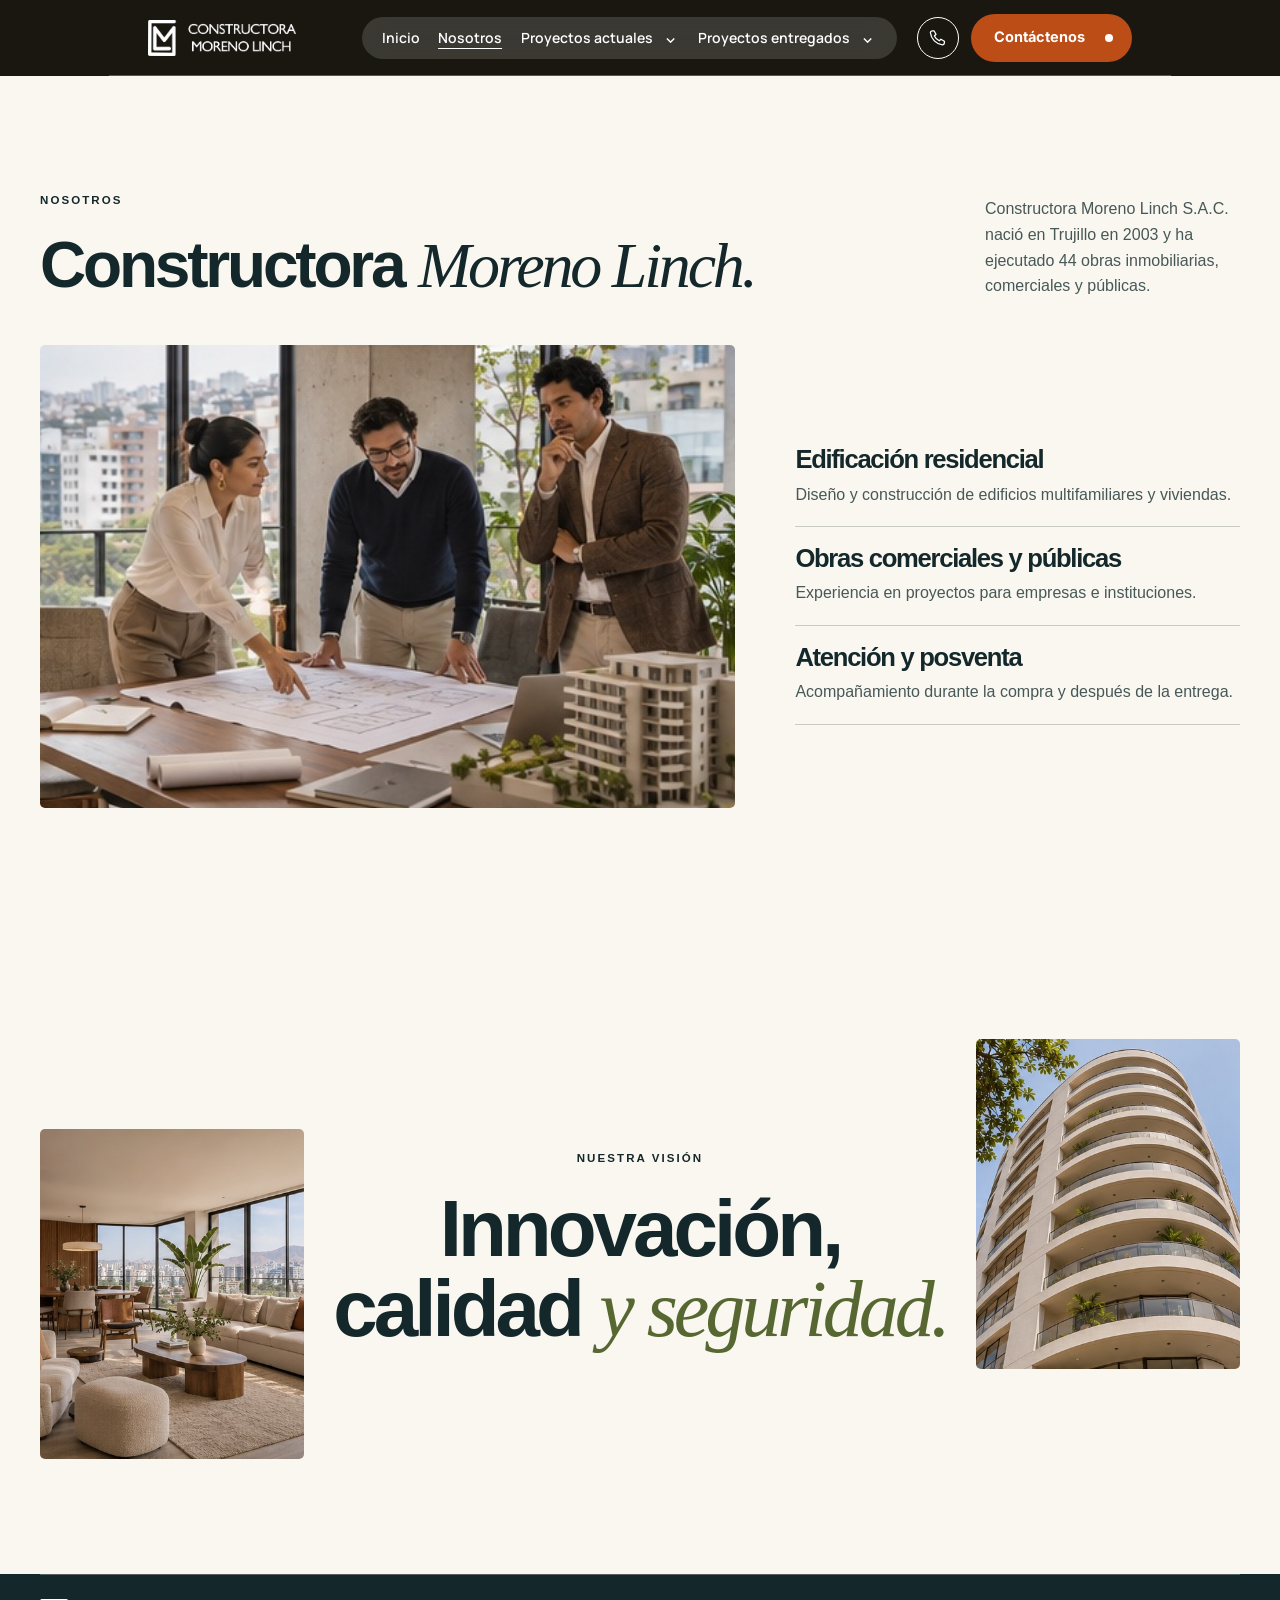
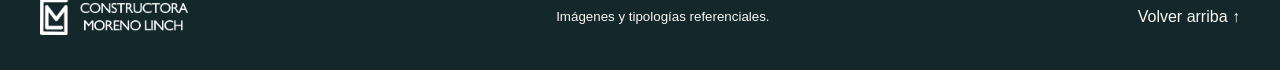
==== cml-web/nosotros.html @ 90b88fc9 "Separa las páginas principales de Moreno Linch" ====
<!doctype html>
<html lang="es">
<head>
  <meta charset="utf-8">
  <meta name="viewport" content="width=device-width, initial-scale=1">
  <meta name="description" content="Explora la propuesta residencial de Torres del Mall, sus espacios, tipologías y áreas comunes.">
  <meta name="theme-color" content="#151518">
  <title>Nosotros | Constructora Moreno Linch</title>
  <link rel="stylesheet" href="https://fonts.googleapis.com/css2?family=Instrument+Serif:ital@1&family=Inter:wght@300;400;600;700;800&family=Manrope:wght@600&display=swap">
  <link rel="stylesheet" href="./styles.css?v=paginas-cml-1">
  <script src="./proyectos.js?v=tarjetas-alineadas" defer></script>
  <script src="./main.js?v=paginas-cml-1" defer></script>
</head>
<body>
  <a href="#contenido" class="skip">Saltar al contenido</a>
  <header class="header is-past-hero">
    <a class="brand" href="./index.html" aria-label="Constructora Moreno Linch, inicio"><img class="brand-logo" src="./assets/cml-logo-blanco.png" width="1500" height="363" alt="Constructora Moreno Linch"></a>
    <button class="menu" type="button" aria-label="Menú" aria-expanded="false" aria-controls="navegacion">☰</button>
    <nav id="navegacion" aria-label="Principal">
      <a href="./index.html">Inicio</a>
      <a href="./nosotros.html" aria-current="page">Nosotros</a>
      <details class="projects-menu" id="menu-actuales"><summary><a href="./proyectos-actuales.html">Proyectos actuales</a></summary><a href="./proyectos-actuales.html">Ver todos los proyectos</a></details>
      <details class="projects-menu">
        <summary><a href="./proyectos-entregados.html">Proyectos entregados</a></summary>
        <a href="./proyectos-entregados.html">Ver obras entregadas</a>
        <a href="./proyectos-entregados.html#edificacion-entregada">Edificación</a>
        <a href="./proyectos-entregados.html#comerciales-entregados">Obras comerciales</a>
        <a href="./proyectos-entregados.html#publicas-entregadas">Obras públicas</a>
      </details>
    </nav>
    <a class="header-contact" href="./index.html#contacto">
      <span class="header-phone" aria-hidden="true">
        <svg viewBox="0 0 24 24" fill="none" stroke="currentColor" stroke-width="1.6" stroke-linecap="round" stroke-linejoin="round"><path d="M7.5 3.5 10 7.8 8 10a13 13 0 0 0 6 6l2.2-2 4.3 2.5v2A2.5 2.5 0 0 1 18 21 17 17 0 0 1 3 6a2.5 2.5 0 0 1 2.5-2.5z"/></svg>
      </span>
      <span class="pill header-cta">Contáctenos</span>
    </a>
  </header>
  <main id="contenido" class="inner-page">
    <section id="equipo" class="wrap section">
      <div class="section-heading" data-reveal><div><p class="eyebrow">NOSOTROS</p><h1>Constructora <em>Moreno Linch.</em></h1></div><p>Constructora Moreno Linch S.A.C. nació en Trujillo en 2003 y ha ejecutado 44 obras inmobiliarias, comerciales y públicas.</p></div>
      <div class="team" data-reveal>
        <figure class="photo"><img src="./assets/equipo.jpg" alt="Imagen referencial de profesionales de arquitectura colaborando" loading="lazy"></figure>
        <div class="team-roles"><article><h3>Edificación residencial</h3><p>Diseño y construcción de edificios multifamiliares y viviendas.</p></article><article><h3>Obras comerciales y públicas</h3><p>Experiencia en proyectos para empresas e instituciones.</p></article><article><h3>Atención y posventa</h3><p>Acompañamiento durante la compra y después de la entrega.</p></article></div>
      </div>
    </section>
    <section class="statement section" aria-labelledby="vision-title">
      <div class="wrap statement-grid">
        <img class="statement-first" src="./assets/interior.jpg" alt="" loading="lazy" data-reveal>
        <div data-reveal><p class="eyebrow">NUESTRA VISIÓN</p><h2 id="vision-title">Innovación, calidad <em>y seguridad.</em></h2></div>
        <img class="statement-last" src="./assets/torre-b.jpg" alt="" loading="lazy" data-reveal>
      </div>
    </section>
  </main>
  <footer class="section inner-footer">
    <div class="wrap">
      <div class="footer-bottom"><a class="brand" href="./index.html"><img class="brand-logo" src="./assets/cml-logo-blanco.png" width="1500" height="363" alt="Constructora Moreno Linch"></a><small>Imágenes y tipologías referenciales.</small><a href="#contenido">Volver arriba ↑</a></div>
    </div>
  </footer>
</body>
</html>
---- cml-web/styles.css ----
:root {
  color-scheme: light;
  --ink: #14282b;
  --muted: #475858;
  --paper: #f9f7f0;
  --sand: #ece9de;
  --hero-accent: #bd4d17;
  --hero-gutter: 20.4vw;
  --header-gutter: clamp(32px, 11.6vw, 290px);
  --header-height: clamp(76px, 4.8vw, 120px);
  --lime: #d8ed95;
  --line: #c8cdc0;
  --serif: Georgia, 'Times New Roman', serif;
  --sans: 'Helvetica Neue', Helvetica, Arial, sans-serif;
}
*, *::before, *::after { box-sizing: border-box; }
html { scroll-behavior: smooth; scroll-padding-top: 85px; }
body { margin: 0; background: var(--paper); color: var(--ink); font: 1rem/1.6 var(--sans); }
img { display: block; width: 100%; height: 100%; object-fit: cover; }
figure, h1, h2, h3, p { margin: 0; }
a { color: inherit; text-decoration: none; }
button, input, select, textarea { font: inherit; }
button { color: inherit; cursor: pointer; }
:focus-visible { outline: 3px solid #b06b36; outline-offset: 5px; }
.wrap { width: min(100% - 80px, 1240px); margin-inline: auto; }
.section { padding-block: clamp(72px, 9vw, 145px); }
.skip { position: fixed; z-index: 20; transform: translateY(-150%); padding: 12px; background: white; }
.skip:focus { transform: translateY(0); }
h1, h2, h3 { line-height: .99; letter-spacing: -.05em; }
h2 { font-size: clamp(2.9rem, 6.25vw, 6rem); font-weight: 550; }
h3 { font-size: 1.6rem; }
em { font-family: var(--serif); font-weight: 400; }
.eyebrow { font-size: .72rem; letter-spacing: .18em; font-weight: 750; margin-bottom: 22px; }
.pill { display: inline-flex; align-items: center; justify-content: space-between; gap: 20px; border: 1px solid transparent; border-radius: 999px; padding: 11px 18px 11px 22px; font-size: .91rem; font-weight: 700; min-height: 48px; width: fit-content; transition: background .25s, color .25s, transform .25s; }
.pill:hover { transform: translateY(-3px); }
.pill span { font-size: 1.15em; }
.primary { background: var(--lime); color: var(--ink); }
.primary:hover { background: #ecf6ce; }
.outline { color: var(--paper); border-color: #8c9d98; }
.outline:hover { background: var(--paper); color: var(--ink); }
.header { display: grid; grid-template-columns: 1fr auto 1fr; align-items: center; height: var(--header-height); padding: 10px var(--header-gutter); gap: 20px; position: sticky; top: 0; z-index: 5; color: white; font-family: Inter, var(--sans); }
.header::after { content: ''; position: absolute; inset: auto max(24px, calc(var(--header-gutter) - 3.1vw)) 0; height: 1px; background: #ffffff45; pointer-events: none; }
.header.is-past-hero { background: #191710; }
.brand { display: inline-flex; flex: none; align-items: center; }
.brand-logo { display: block; width: clamp(148px, 10.6vw, 265px); height: auto; object-fit: contain; }
.header .brand { justify-self: start; }
.header nav { display: flex; align-items: center; gap: clamp(13px, 1.45vw, 34px); padding: clamp(10px, .65vw, 17px) clamp(18px, 1.55vw, 46px); border-radius: 999px; background: #ffffff26; backdrop-filter: blur(12px); font-family: Manrope, Inter, var(--sans); font-size: clamp(.875rem, .77vw, 1.2rem); font-weight: 600; }
.header nav a:hover, .footer-bottom a:hover { text-decoration: underline; text-underline-offset: 5px; }
.header-cta, .hero .primary { background: var(--hero-accent); color: white; }
.header-contact:hover .header-cta, .hero .primary:hover { background: #9e3d11; }
.header-contact { display: flex; align-items: center; justify-self: end; gap: clamp(10px, .9vw, 22px); white-space: nowrap; }
.header-phone { display: grid; place-items: center; width: clamp(42px, 2.35vw, 60px); aspect-ratio: 1; border: 1px solid white; border-radius: 50%; }
.header-phone svg { width: 48%; height: 48%; }
.header-cta { min-height: clamp(44px, 2.35vw, 60px); }
.header-cta::after { content: ''; width: .55em; height: .55em; border-radius: 50%; background: currentColor; }
.menu { display: none; }
@media (min-width: 1025px) and (max-width: 1279px) {
  .header { padding-inline: 6vw; }
}
.hero { position: relative; isolation: isolate; display: grid; grid-template-rows: 1fr auto; min-height: 100vh; min-height: 100dvh; margin-top: calc(-1 * var(--header-height)); overflow: hidden; color: white; background: #151518; }
.hero-images, .hero-image, .hero::before, .hero::after { position: absolute; inset: 0; }
.hero-images { z-index: -2; }
.hero-image { opacity: 0; transform: scale(1.06); transition: opacity 1s ease, transform 1.4s ease; object-position: 65% center; }
.hero-image.active { opacity: 1; transform: scale(1); }
.hero::before { content: ''; z-index: -1; background: linear-gradient(90deg, #262a34c7, #1e1e228c 50%, #19191c59); }
.hero::after { content: ''; z-index: -1; background: #ffffff12; clip-path: polygon(59% 0, 77% 0, 92% 100%, 74% 100%); }
.hero-content { align-self: center; width: auto; margin-inline: var(--hero-gutter) 8vw; font-family: Manrope, Inter, var(--sans); padding-block: calc(var(--header-height) + clamp(30px, 5vw, 120px)) clamp(90px, 12svh, 170px); }
.hero h1 { font-size: clamp(3rem, 5.4vw, 9rem); font-weight: 700; line-height: .98; letter-spacing: -.04em; }
.hero h1 span { display: block; animation: rise .8s both; }
.hero h1 span + span { font-weight: 300; animation-delay: .12s; }
.hero h1 em { color: white; font-family: "Instrument Serif", var(--serif); font-size: 1.1em; }
.hero-actions { display: flex; align-items: center; flex-wrap: wrap; gap: 14px 26px; margin-top: clamp(25px, 3vw, 48px); animation: rise .8s .24s both; }
.hero-actions p { max-width: 29ch; color: #f5f1e6; line-height: 1.45; }
.hero-caption { display: flex; align-items: center; gap: clamp(12px, 2vw, 48px); width: 40vw; margin-left: var(--hero-gutter); padding-bottom: clamp(20px, 1.75vw, 45px); color: #fffd; font-size: clamp(.875rem, 1.05vw, 1.65rem); font-weight: 600; }
.hero-caption::before { content: ''; order: 1; flex: 1; height: 1px; background: #fff6; }
.hero-caption span:last-child { order: 2; }
#proyecto { background: white; font-family: Manrope, Inter, var(--sans); }
.slide-controls { position: absolute; inset: 43% 2.5vw auto auto; display: grid; }
.slide-controls button { display: grid; place-items: center; width: 44px; height: 44px; padding: 0; border: 0; border-radius: 50%; background: transparent; }
.slide-controls button[aria-pressed]::after { content: ''; width: 15px; height: 15px; border: 2px solid white; border-radius: 50%; }
.slide-controls button[aria-pressed=true]::after { background: #f28a5b; border-color: #f28a5b; }
.slide-controls .slide-playback { font-size: .8rem; color: white; }
.slide-controls .slide-playback[hidden] { display: none; }
@keyframes rise { from { opacity: 0; transform: translateY(22px); } to { opacity: 1; transform: none; } }
.reveal-pending { opacity: 0; translate: 0 22px; transition: opacity .7s, translate .7s; }
.reveal-pending.is-visible, .reveal-pending:focus-within { opacity: 1; translate: 0 0; }
.intro-title { max-width: 980px; margin-inline: auto; text-align: center; }
.intro-title h2 { font-size: clamp(2.35rem, 3.5vw, 4.25rem); line-height: 1.04; font-weight: 700; text-wrap: balance; }
.intro-title h2 em { font-family: "Instrument Serif", var(--serif); font-size: 1.12em; }
.intro-grid { display: grid; grid-template-columns: 1.15fr 1fr; gap: clamp(28px, 6vw, 88px); align-items: start; margin-top: clamp(34px, 5vw, 72px); }
.intro-copy { max-width: 510px; padding-top: 4px; font-size: clamp(1rem, 1.05vw, 1.15rem); line-height: 1.7; }
.intro-copy > p { color: var(--muted); }
.intro-copy .text-link { border-bottom-color: var(--hero-accent); }
.intro-contact { display: grid; justify-items: start; gap: 20px; margin-top: clamp(24px, 4vw, 48px); padding-top: 20px; border-top: 1px solid var(--line); }
.intro-contact .pill { background: var(--hero-accent); color: white; }
.intro-contact .pill:hover { background: #9e3d11; }
.photo { overflow: hidden; border-radius: 5px; background: var(--sand); }
.intro-photo { position: relative; }
.intro-photo-layers { position: relative; aspect-ratio: 3 / 2; }
.intro-photo-layers img { position: absolute; inset: 0; }
.intro-photo-base { clip-path: inset(0 0 13% round 16px); }
.intro-photo-overlay {
  clip-path: polygon(54.2% 82%, 99% 82%, 100% 100%, 52.5% 100%, 52.2% 96%, 53.4% 91%);
  mask-image: linear-gradient(black 86%, transparent 100%);
}
.intro-photo-caption { position: absolute; inset: auto auto 13% 4.5%; display: grid; gap: 0; transform: translateY(100%); }
.intro-photo-caption strong { position: absolute; bottom: 100%; padding-bottom: .12em; color: white; font-size: clamp(2rem, 5vw, 5rem); line-height: 1; text-shadow: 0 2px 14px #111a; }
.intro-photo-caption span { padding-top: .25em; font-size: clamp(.7rem, 1vw, 1rem); font-weight: 700; }
.section-heading > p, .team-roles p { color: var(--muted); }
.text-link { display: inline-flex; gap: 18px; align-items: center; font-weight: 700; border-bottom: 1px solid; margin-top: 22px; }
.catalog { background: var(--sand); font-family: Manrope, Inter, var(--sans); }
.section-heading { display: flex; justify-content: space-between; gap: 28px; align-items: end; margin-bottom: 46px; }
.section-heading > p { max-width: 255px; }
.cards { display: grid; grid-template-columns: repeat(3, 1fr); gap: 18px; }
.catalog-card { border-radius: 20px; background: white; box-shadow: 0 10px 28px #14282b16; }
.card-button { position: relative; isolation: isolate; display: block; width: 100%; height: 100%; padding: 0; border: 0; border-radius: inherit; background: transparent; text-align: left; transition: box-shadow .25s; }
.card-image { position: relative; display: block; overflow: hidden; aspect-ratio: 1.17; border-radius: 20px 20px 0 0; }
.card-image img, .gallery img { transition: transform .55s; }
.gallery figure:hover img { transform: scale(1.06); }
.card-button::after { content: ""; position: absolute; inset: 0; z-index: 1; border-radius: inherit; background: #103e6338; opacity: 0; pointer-events: none; transition: opacity .25s; }
.card-overlay { z-index: 2; position: absolute; inset: 0; display: grid; place-items: center; background: #103e63cc; color: white; font-size: 1.125rem; font-weight: 700; opacity: 0; transition: opacity .25s; }
.card-button:focus-visible::after, .card-button:focus-visible .card-overlay { opacity: 1; }
.card-button:focus-visible .card-image img { transform: scale(1.06); }
.card-body { display: grid; gap: 10px; padding: clamp(14px, 2vw, 26px); text-align: center; }
.card-title { display: grid; align-items: center; min-height: 2.3em; color: #103e63; font-size: clamp(1.35rem, 2.35vw, 2.2rem); letter-spacing: -.04em; line-height: 1.15; }
.card-data { display: grid; gap: 8px; }
.card-status { display: grid; place-items: center; min-height: 3.4em; line-height: 1.25; padding: 4px 10px; border-radius: 999px; background: #103e63; color: white; font-size: .875rem; font-weight: 700; }
.card-location { display: grid; align-items: center; min-height: 2.8em; color: var(--muted); line-height: 1.4; }
.card-stats { display: grid; grid-template-columns: 1.15fr 1fr; margin-top: 8px; border-top: 1px solid #103e6355; font-size: .9rem; }
.card-measures, .card-price { display: grid; align-content: center; gap: 4px; padding: 10px 4px; }
.card-measures { text-align: left; }
.card-price { border-left: 1px solid #103e6355; }
.card-price b { color: var(--hero-accent); font-size: clamp(.9rem, 1.5vw, 1.25rem); white-space: nowrap; }
@media (min-width: 571px) and (max-width: 800px) {
  .catalog .cards { grid-template-columns: repeat(2, minmax(0, 1fr)); }
}
@media (max-width: 570px) {
  .card-title, .card-location, .card-status { min-height: 0; }
  .card-location:empty { display: none; }
}
@media (hover: hover) {
  .card-button:hover { box-shadow: 0 16px 30px #14282b20; }
  .card-button:hover::after, .card-button:hover .card-overlay { opacity: 1; }
  .card-button:hover .card-image img { transform: scale(1.06); }
}
.statement { overflow: hidden; }
.statement-grid { display: grid; grid-template-columns: .64fr 1.52fr .64fr; align-items: center; gap: 22px; text-align: center; }
.statement-grid img { aspect-ratio: 4/5; height: auto; border-radius: 5px; }
.statement-first { margin-top: 90px; }
.statement-last { margin-bottom: 90px; }
.statement h2 em { color: #566731; }
.dark, footer { background: var(--ink); color: var(--paper); }
.dark .eyebrow, footer .eyebrow { color: var(--lime); }
.accordion { border-top: 1px solid #ffffff44; }
.accordion details { border-bottom: 1px solid #ffffff44; }
.accordion details[open] { background: var(--lime); color: var(--ink); }
.accordion summary { list-style: none; display: flex; justify-content: space-between; gap: 18px; cursor: pointer; padding: 22px 26px; font-size: clamp(1.25rem, 2.8vw, 2rem); font-weight: 650; letter-spacing: -.03em; }
.accordion summary::-webkit-details-marker { display: none; }
.accordion summary::after { content: '+'; }
.accordion details[open] summary::after { content: '−'; }
.detail-body { display: grid; grid-template-columns: 210px minmax(0, 440px); align-items: center; gap: 24px; padding: 0 26px 26px; animation: rise .35s both; }
.detail-body img { aspect-ratio: 1.55; border-radius: 4px; }
.gallery { display: grid; grid-template-columns: 1.15fr .85fr; gap: 35px 6%; align-items: start; margin-top: 42px; }
.gallery figure:nth-child(2) { margin-top: 100px; }
.gallery figure:nth-child(3) { grid-column: 1 / -1; width: 66%; margin-inline: auto; }
.gallery .photo { aspect-ratio: 1.52; }
.gallery figcaption { display: flex; gap: 12px; justify-content: space-between; align-items: baseline; padding-block: 12px; border-bottom: 1px solid var(--line); font-weight: 700; }
.gallery figcaption small { font-weight: 400; color: var(--muted); }
.benefits { color: white; background: linear-gradient(90deg, #0a2023ef, #0a202383 68%, #0a202360), url('./assets/torre-c.jpg') center 47% / cover; }
.benefit-content { min-height: 400px; display: flex; flex-direction: column; justify-content: space-between; gap: 35px; }
.benefit-cards { align-self: end; display: flex; gap: 12px; }
.benefit-cards article { padding: 22px; width: 220px; color: var(--ink); background: var(--lime); border-radius: 5px; }
.benefit-cards article + article { background: var(--paper); }
.benefit-cards p, .team-roles p { margin-top: 9px; }
.team { display: grid; grid-template-columns: 1.22fr .78fr; gap: 5%; }
.team .photo { aspect-ratio: 1.5; }
.team-roles { display: grid; align-content: center; }
.team-roles article { padding: 19px 0; border-bottom: 1px solid var(--line); }
.footer-grid { display: grid; grid-template-columns: 1.25fr .75fr; gap: 50px; }
.footer-grid > div > p:last-child { max-width: 280px; margin-top: 24px; }
#contact-form { display: grid; gap: 9px; }
#contact-form label { font-size: .85rem; }
#contact-form input, #contact-form select, #contact-form textarea { width: 100%; min-height: 44px; padding: 8px 12px; border-radius: 4px; color: var(--paper); background: #20383a; border: 1px solid #899892; }
#contact-form button { margin-top: 8px; }
#contact-mode, #contact-status { font-size: .85rem; color: var(--lime); }
#contact-status { min-height: 1.5em; }
.footer-bottom { border-top: 1px solid #ffffff45; padding-top: 24px; margin-top: 55px; display: flex; justify-content: space-between; align-items: center; gap: 20px; }
footer.section { padding-bottom: 35px; }
@media (max-width: 1024px) {
  :root { --header-height: 65px; }
  .header { display: flex; justify-content: space-between; padding-inline: 24px; gap: 8px; }
  .header-phone { display: none; }
  .header-cta { padding-inline: 12px; gap: 8px; }
  .header .brand-logo { width: clamp(115px, 22vw, 180px); }
  .menu { display: grid; place-items: center; order: 2; min-width: 44px; min-height: 44px; padding: 0; border: 1px solid #fff8; border-radius: 50%; background: #1115; }
  .header nav { display: none; position: fixed; inset: 0; padding: 85px 24px 24px; background: #141414eb; border-radius: 0; font-size: clamp(1.4rem, 4vw, 2rem); }
  .menu[aria-expanded=true] + nav { display: flex; flex-direction: column; align-items: center; justify-content: center; }
  .header > :is(.brand, .header-contact, .menu) { position: relative; z-index: 1; }
}
@media (max-width: 768px) {
  :root { --hero-gutter: 24px; }
  .hero { grid-template-rows: 1fr auto auto; }
  .hero-content { margin-inline: var(--hero-gutter); padding-block: calc(var(--header-height) + 36px) 24px; }
  .hero h1 { font-size: clamp(2.6rem, 12vw, 5.5rem); }
  .hero-actions { flex-direction: column; align-items: start; }
  .slide-controls { position: static; display: flex; margin: 0 var(--hero-gutter) 12px; }
  .hero-caption { width: auto; margin-inline: var(--hero-gutter); }
}
@media (max-width: 800px) {
  .wrap { width: calc(100% - 40px); }
  .intro-grid, .footer-grid { gap: 28px; }
  .gallery figure:nth-child(2) { margin-top: 55px; }
}
@media (max-width: 570px) {
  .header { padding-inline: 20px; gap: 6px; }
  .header-cta { font-size: .875rem; }
  .hero-actions .pill { width: 100%; }
  .intro-grid, .cards, .gallery, .team, .footer-grid { grid-template-columns: 1fr; }
  .section-heading { align-items: start; flex-direction: column; margin-bottom: 28px; gap: 16px; }
  .section-heading > p { max-width: 100%; }
  .intro-grid { margin-top: 30px; }
  .cards { gap: 24px; }
  .card-image { aspect-ratio: 1.18; }
  .statement-grid { grid-template-columns: 1fr 1fr; }
  .statement-grid div { grid-column: 1/-1; grid-row: 1; padding-bottom: 15px; }
  .statement-grid img { margin: 0; aspect-ratio: 1.18; }
  .detail-body { grid-template-columns: 1fr; padding-inline: 17px; }
  .accordion summary { padding-inline: 17px; }
  .gallery figure:nth-child(2), .gallery figure:nth-child(3) { margin: 0; width: 100%; grid-column: auto; }
  .benefit-cards { width: 100%; display: grid; grid-template-columns: 1fr 1fr; }
  .benefit-cards article { width: auto; padding: 15px; }
  .benefit-cards h3 { font-size: 1.2rem; }
  .benefit-cards p { font-size: .88rem; }
  .team { gap: 14px; }
  .footer-bottom { align-items: start; flex-direction: column; }
}
@media (prefers-reduced-motion: reduce) {
  *, *::before, *::after { scroll-behavior: auto !important; animation: none !important; transition: none !important; }
}

@media (hover: hover) and (pointer: fine) and (prefers-reduced-motion: no-preference) {
  body { cursor: url("data:image/svg+xml,%3Csvg%20xmlns%3D%22http%3A%2F%2Fwww.w3.org%2F2000%2Fsvg%22%20width%3D%2232%22%20height%3D%2232%22%20viewBox%3D%220%200%2032%2032%22%3E%3Ccircle%20cx%3D%2211%22%20cy%3D%2211%22%20r%3D%228%22%20fill%3D%22none%22%20stroke%3D%22%23bd4d17%22%20stroke-width%3D%222%22%2F%3E%3Cpath%20d%3D%22M11%2011v15l4-4%203%206%203-2-3-6h6z%22%20fill%3D%22%23151515%22%20stroke%3D%22white%22%20stroke-width%3D%221.5%22%20stroke-linejoin%3D%22round%22%2F%3E%3C%2Fsvg%3E") 11 11, auto; }
  :is(a[href], button:enabled, summary) { cursor: url("data:image/svg+xml,%3Csvg%20xmlns%3D%22http%3A%2F%2Fwww.w3.org%2F2000%2Fsvg%22%20width%3D%2232%22%20height%3D%2232%22%20viewBox%3D%220%200%2032%2032%22%3E%3Ccircle%20cx%3D%2211%22%20cy%3D%2211%22%20r%3D%228%22%20fill%3D%22%23bd4d17%22%20stroke%3D%22%23bd4d17%22%20stroke-width%3D%222%22%2F%3E%3Cpath%20d%3D%22M11%2011v15l4-4%203%206%203-2-3-6h6z%22%20fill%3D%22%23151515%22%20stroke%3D%22white%22%20stroke-width%3D%221.5%22%20stroke-linejoin%3D%22round%22%2F%3E%3C%2Fsvg%3E") 11 11, pointer; }
}

.projects-menu { position: relative; white-space: nowrap; }
.projects-menu summary { display: flex; align-items: center; gap: 8px; list-style: none; cursor: pointer; }
.projects-menu summary::-webkit-details-marker { display: none; }
.projects-menu summary::after { content: "⌄"; }
.projects-menu > a { display: block; white-space: normal; padding: 9px 14px; background: white; color: #103e63; }
.projects-menu[open] { z-index: 1; }
@media (min-width: 1025px) {
  .projects-menu { height: 1.6em; }
  .projects-menu > a { position: relative; top: 10px; width: 220px; box-shadow: 0 8px 20px #112c3b1f; }
  .projects-menu > a:first-of-type { border-radius: 10px 10px 0 0; }
  .projects-menu > a:last-of-type { border-radius: 0 0 10px 10px; }
}
@media (max-width: 1024px) {
  .projects-menu summary { justify-content: center; }
  .projects-menu > a { font-size: 1rem; text-align: center; }
  .header nav { overflow-y: auto; }
}

.card-button[data-status="upcoming"] .card-status { background: var(--hero-accent); }
.card-button[data-status="sold"] .card-status { background: #4e5961; }

.delivered { background: #f4f0e7; }
.delivered-list article { padding: clamp(18px, 3vw, 32px); border-radius: 16px; border-top: 3px solid var(--hero-accent); background: white; }
.delivered-list ul { padding-inline-start: 1.2em; margin: 16px 0 0; }
.delivered-list li + li { margin-top: 5px; }

.inner-page { min-height: 65vh; }
.inner-page .section-heading h1 { font-size: clamp(2.4rem, 5vw, 5rem); line-height: 1.05; }
footer.inner-footer { padding-top: 0; }
.inner-footer .footer-bottom { margin-top: 0; }
.header nav a[aria-current="page"] { text-decoration: underline; text-underline-offset: 5px; }
.projects-menu summary::after { padding-inline: 4px; }
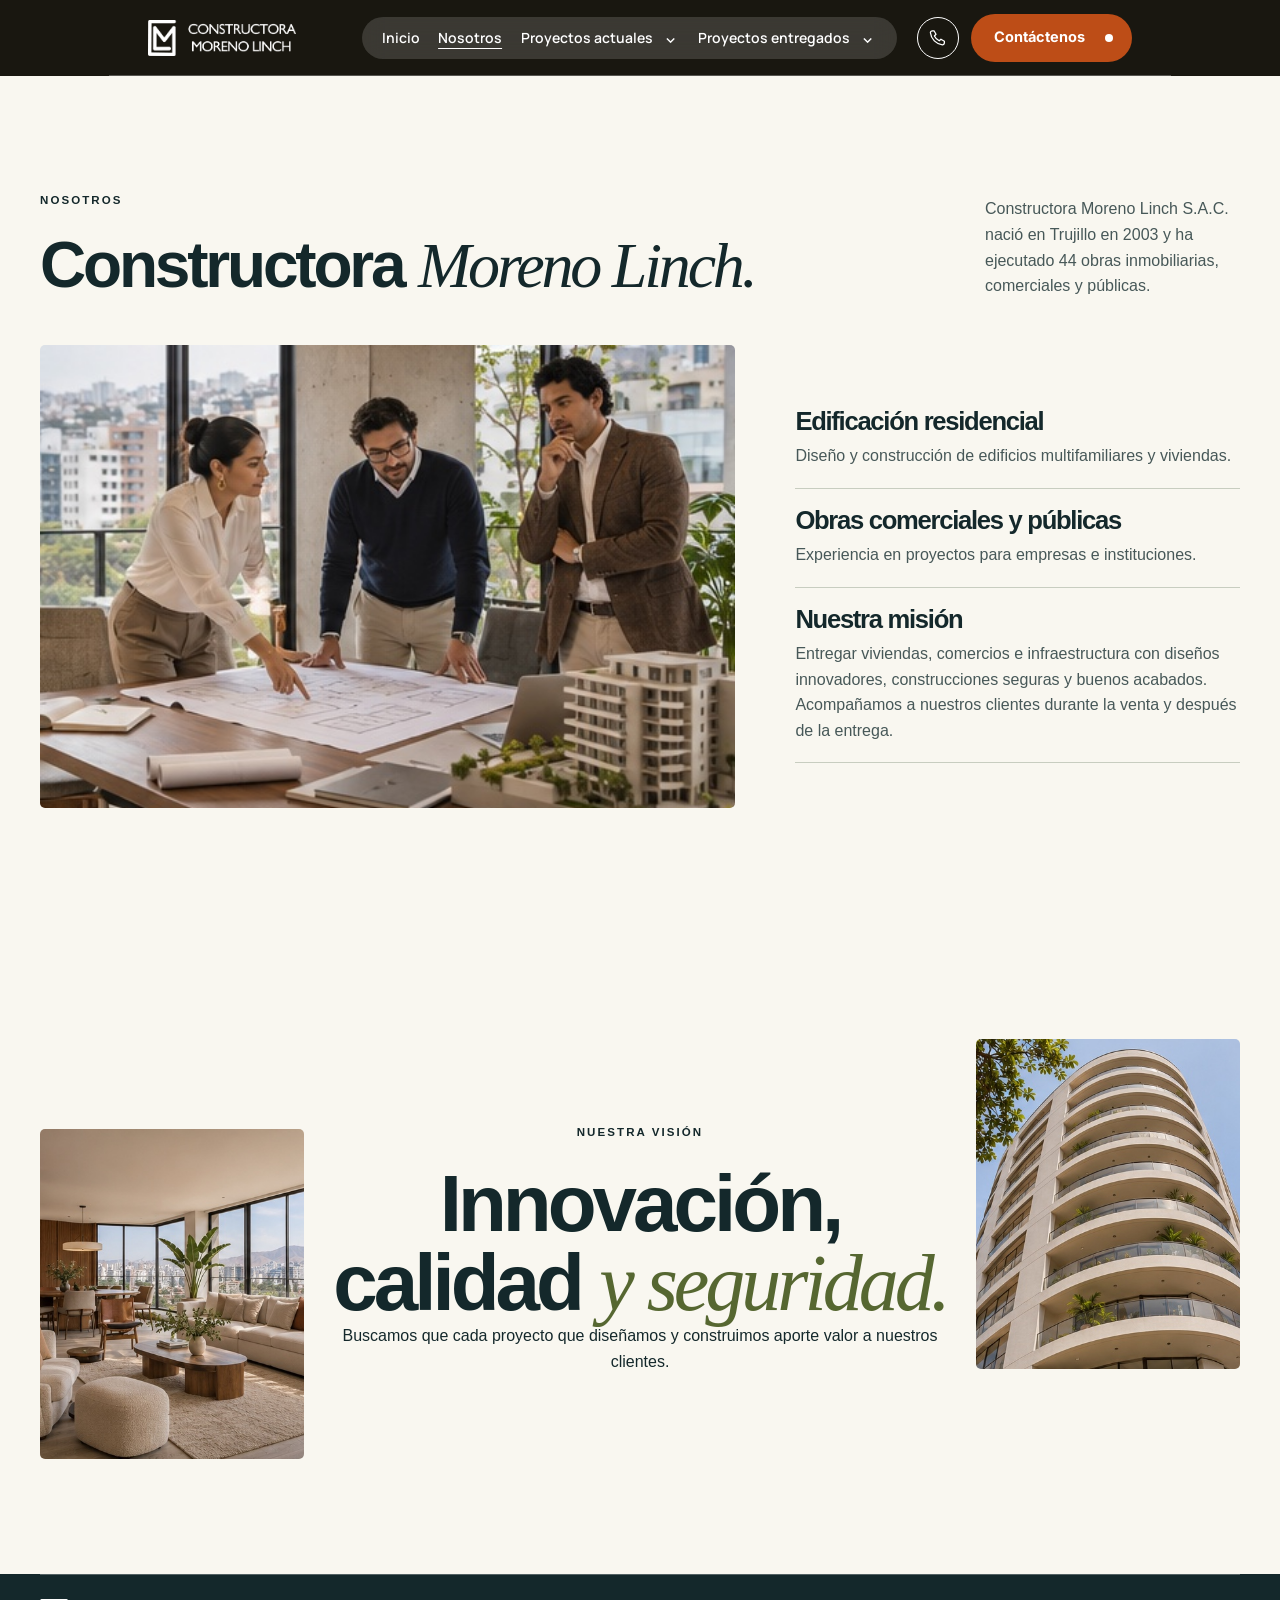
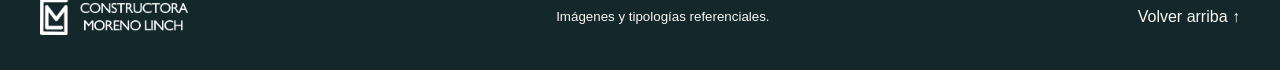
==== commit b7ef8d77: "Completa la información institucional de Moreno Linch" ====
--- a/cml-web/nosotros.html
+++ b/cml-web/nosotros.html
@@ -40,13 +40,13 @@
       <div class="section-heading" data-reveal><div><p class="eyebrow">NOSOTROS</p><h1>Constructora <em>Moreno Linch.</em></h1></div><p>Constructora Moreno Linch S.A.C. nació en Trujillo en 2003 y ha ejecutado 44 obras inmobiliarias, comerciales y públicas.</p></div>
       <div class="team" data-reveal>
         <figure class="photo"><img src="./assets/equipo.jpg" alt="Imagen referencial de profesionales de arquitectura colaborando" loading="lazy"></figure>
-        <div class="team-roles"><article><h3>Edificación residencial</h3><p>Diseño y construcción de edificios multifamiliares y viviendas.</p></article><article><h3>Obras comerciales y públicas</h3><p>Experiencia en proyectos para empresas e instituciones.</p></article><article><h3>Atención y posventa</h3><p>Acompañamiento durante la compra y después de la entrega.</p></article></div>
+        <div class="team-roles"><article><h3>Edificación residencial</h3><p>Diseño y construcción de edificios multifamiliares y viviendas.</p></article><article><h3>Obras comerciales y públicas</h3><p>Experiencia en proyectos para empresas e instituciones.</p></article><article><h3>Nuestra misión</h3><p>Entregar viviendas, comercios e infraestructura con diseños innovadores, construcciones seguras y buenos acabados. Acompañamos a nuestros clientes durante la venta y después de la entrega.</p></article></div>
       </div>
     </section>
     <section class="statement section" aria-labelledby="vision-title">
       <div class="wrap statement-grid">
         <img class="statement-first" src="./assets/interior.jpg" alt="" loading="lazy" data-reveal>
-        <div data-reveal><p class="eyebrow">NUESTRA VISIÓN</p><h2 id="vision-title">Innovación, calidad <em>y seguridad.</em></h2></div>
+        <div data-reveal><p class="eyebrow">NUESTRA VISIÓN</p><h2 id="vision-title">Innovación, calidad <em>y seguridad.</em></h2><p>Buscamos que cada proyecto que diseñamos y construimos aporte valor a nuestros clientes.</p></div>
         <img class="statement-last" src="./assets/torre-b.jpg" alt="" loading="lazy" data-reveal>
       </div>
     </section>
